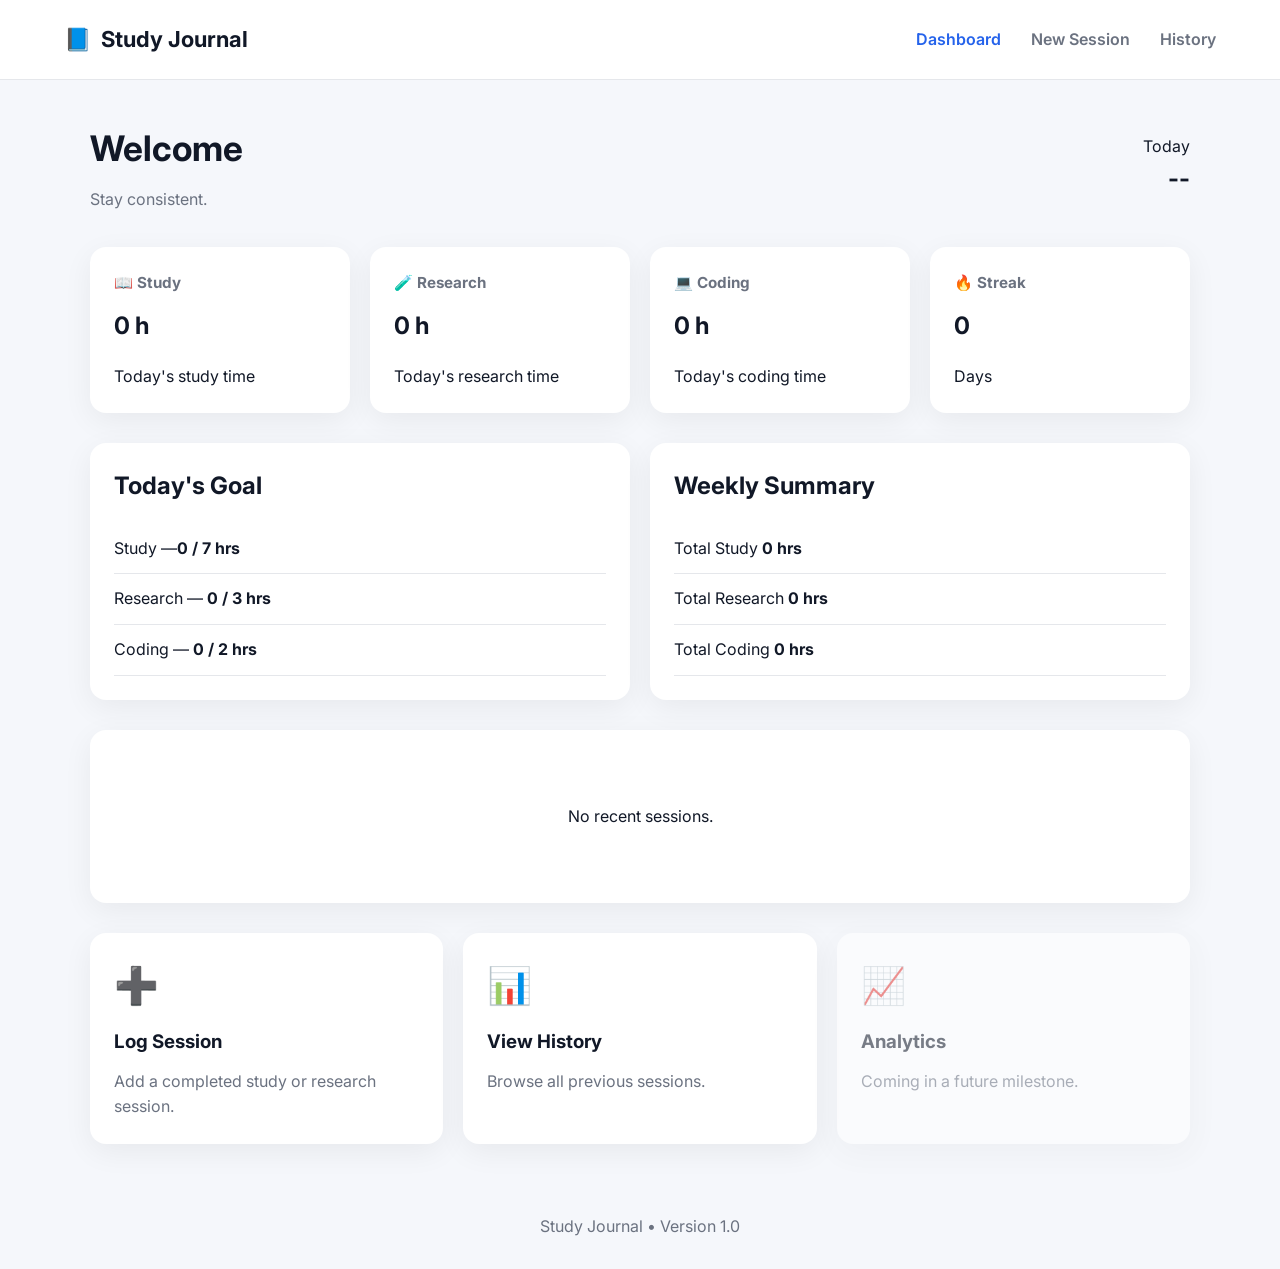
==== index.html @ fae438da "Update script references in index.html Removed old script references and added new ones for storage," ====
<!DOCTYPE html>
<html lang="en">
<head>
    <meta charset="UTF-8">
    <meta name="viewport" content="width=device-width, initial-scale=1.0">
    <title>Study Journal</title>
    <link rel="stylesheet" href="css/style.css">
</head>
<body>

    <!-- Navigation -->

    <header class="navbar">
        <div class="logo">
            📘 <span>Study Journal</span>
        </div>
        <nav>
            <a href="index.html" class="active">Dashboard</a>
            <a href="session.html">New Session</a>
            <a href="history.html">History</a>
        </nav>
    </header>

    <main class="container">

        <!-- Welcome -->

        <section class="hero">
            <div>
                <h1 id="greeting">Welcome</h1>
                <p id="motivation">
                    Stay consistent.
                </p>
            </div>
            <div class="today">
                <span>Today</span>
                <h2 id="todayDate">--</h2>
            </div>
        </section>



        <!-- Summary Cards -->

        <section class="summary-grid">
            <div class="card">
                <h3>📖 Study</h3>
                <h2 id="studyToday">0 h</h2>
                <p>Today's study time</p>
            </div>

            <div class="card">
                <h3>🧪 Research</h3>
                <h2 id="researchToday">0 h</h2>
                <p>Today's research time</p>
            </div>

            <div class="card">
                <h3>💻 Coding</h3>
                <h2 id="codingToday">0 h</h2>
                <p>Today's coding time</p>
            </div>

            <div class="card">
                <h3>🔥 Streak</h3>
                <h2 id="streakDays">0</h2>
                <p>Days</p>
            </div>
        </section>


        <!-- Progress -->

        <section class="two-column">
            <div class="card">
                <h2>Today's Goal</h2>
                <ul>
                    <li>Study —<strong id="studyGoal">0 / 7 hrs</strong></li>
                    <li>Research — <strong id="researchGoal">0 / 3 hrs</strong></li>
                    <li>Coding — <strong id="codingGoal">0 / 2 hrs</strong></li>
                </ul>
            </div>

            <div class="card">
                <h2>Weekly Summary</h2>
                <ul>
                    <li>Total Study <strong id="weeklyStudy">0 hrs</strong></li>
                    <li>Total Research <strong id="weeklyResearch">0 hrs</strong></li>
                    <li>Total Coding <strong id="weeklyCoding">0 hrs</strong></li>
                </ul>
            </div>
        </section>

        <!-- Recent Sessions -->

        <section class="card">
            <div id="recentSessions">
                <p class="empty-state">
                    No recent sessions.
                </p>
            </div>
        </section>


        <!-- Quick Actions -->

        <section class="quick-actions">
            <a href="session.html" class="action-card">
                <div class="emoji">➕</div>
                <h3>Log Session</h3>
                <p>Add a completed study or research session.</p>
            </a>

            <a href="history.html" class="action-card">
                <div class="emoji">📊</div>
                <h3>View History</h3>
                <p>Browse all previous sessions.</p>
            </a>

            <div class="action-card disabled">
                <div class="emoji">📈</div>
                <h3>Analytics</h3>
                <p>Coming in a future milestone.</p>
            </div>
        </section>
    </main>


    <footer>
        <p>
            Study Journal • Version 1.0
        </p>
    </footer>
        <script src="js/storage.js"></script>
        <script src="js/utils.js"></script>
        <script src="js/analytics.js"></script>
        <script src="js/dashboard.js"></script>
</body>
</html>
---- css/style.css ----
/* ===========================
   Google Font
=========================== */

@import url('https://fonts.googleapis.com/css2?family=Inter:wght@400;500;600;700&display=swap');


/* ===========================
   Root Variables
=========================== */

:root {

    --bg: #f5f7fb;

    --surface: #ffffff;

    --primary: #2563eb;

    --primary-hover: #1d4ed8;

    --text: #111827;

    --muted: #6b7280;

    --border: #e5e7eb;

    --shadow: 0 8px 30px rgba(0,0,0,0.06);

    --radius: 16px;

}


/* ===========================
   Reset
=========================== */

*{

    margin:0;

    padding:0;

    box-sizing:border-box;

}


body{

    font-family:'Inter',sans-serif;

    background:var(--bg);

    color:var(--text);

    line-height:1.6;

}



/* ===========================
   Container
=========================== */

.container{

    width:min(1100px,92%);

    margin:auto;

    padding:40px 0;

}



/* ===========================
   Navigation
=========================== */

.navbar{

    display:flex;

    justify-content:space-between;

    align-items:center;

    padding:22px 5%;

    background:var(--surface);

    border-bottom:1px solid var(--border);

    position:sticky;

    top:0;

    z-index:100;

}


.logo{

    display:flex;

    align-items:center;

    gap:10px;

    font-size:22px;

    font-weight:700;

}


nav{

    display:flex;

    gap:30px;

}


nav a{

    text-decoration:none;

    color:var(--muted);

    font-weight:600;

    transition:.25s;

}


nav a:hover{

    color:var(--primary);

}


nav a.active{

    color:var(--primary);

}



/* ===========================
   Hero
=========================== */

.hero{

    display:flex;

    justify-content:space-between;

    align-items:center;

    margin-bottom:35px;

}


.hero h1{

    font-size:2.2rem;

    margin-bottom:10px;

}


.hero p{

    color:var(--muted);

}


.today{

    text-align:right;

}


.today p{

    color:var(--muted);

    margin-bottom:4px;

}



/* ===========================
   Cards
=========================== */

.card{

    background:var(--surface);

    border-radius:var(--radius);

    padding:24px;

    box-shadow:var(--shadow);

}


.card h3{

    margin-bottom:12px;

    color:var(--muted);

    font-size:.95rem;

}


.card h1{

    font-size:2.3rem;

    margin-bottom:8px;

}


.card h2{

    margin-bottom:18px;

}



/* ===========================
   Summary Grid
=========================== */

.summary-grid{

    display:grid;

    grid-template-columns:repeat(auto-fit,minmax(220px,1fr));

    gap:20px;

    margin-bottom:30px;

}



/* ===========================
   Two Columns
=========================== */

.two-column{

    display:grid;

    grid-template-columns:1fr 1fr;

    gap:20px;

    margin-bottom:30px;

}


.two-column ul{

    list-style:none;

}


.two-column li{

    padding:12px 0;

    border-bottom:1px solid var(--border);

}



/* ===========================
   Section Title
=========================== */

.section-title{

    display:flex;

    justify-content:space-between;

    align-items:center;

    margin-bottom:25px;

}


.section-title a{

    color:var(--primary);

    text-decoration:none;

}



/* ===========================
   Empty State
=========================== */

.empty-state{

    text-align:center;

    padding:50px 20px;

}


.empty-state .icon{

    font-size:60px;

    margin-bottom:15px;

}


.empty-state h3{

    margin-bottom:10px;

}


.empty-state p{

    color:var(--muted);

    margin-bottom:25px;

}



/* ===========================
   Button
=========================== */

.button{

    display:inline-block;

    background:var(--primary);

    color:white;

    padding:12px 24px;

    border-radius:10px;

    text-decoration:none;

    font-weight:600;

    transition:.25s;

}


.button:hover{

    background:var(--primary-hover);

}



/* ===========================
   Quick Actions
=========================== */

.quick-actions{

    display:grid;

    grid-template-columns:repeat(auto-fit,minmax(240px,1fr));

    gap:20px;

    margin-top:30px;

}


.action-card{

    background:var(--surface);

    border-radius:var(--radius);

    padding:24px;

    text-decoration:none;

    color:inherit;

    box-shadow:var(--shadow);

    transition:.25s;

}


.action-card:hover{

    transform:translateY(-4px);

}


.action-card h3{

    margin:12px 0;

}


.action-card p{

    color:var(--muted);

}


.emoji{

    font-size:36px;

}


.disabled{

    opacity:.55;

    pointer-events:none;

}



/* ===========================
   Footer
=========================== */

footer{

    text-align:center;

    padding:30px;

    color:var(--muted);

}



/* ===========================
   Responsive
=========================== */

@media(max-width:900px){

    .hero{

        flex-direction:column;

        align-items:flex-start;

        gap:25px;

    }

    .today{

        text-align:left;

    }

    .two-column{

        grid-template-columns:1fr;

    }

}


@media(max-width:700px){

    .navbar{

        flex-direction:column;

        gap:18px;

    }

    nav{

        gap:18px;

        flex-wrap:wrap;

        justify-content:center;

    }

    .hero h1{

        font-size:1.8rem;

    }

}


/* ==========================================================
   Forms
========================================================== */

.form-grid {

    display: grid;

    grid-template-columns: repeat(auto-fit, minmax(260px, 1fr));

    gap: 24px;

    margin-top: 24px;

}

.form-group {

    display: flex;

    flex-direction: column;

}

.form-group label {

    margin-bottom: 8px;

    font-size: 0.95rem;

    font-weight: 600;

    color: var(--text);

}

.form-group input,
.form-group select,
.form-group textarea {

    width: 100%;

    padding: 14px 16px;

    font-size: 0.95rem;

    font-family: inherit;

    border: 1px solid var(--border);

    border-radius: 10px;

    background: white;

    color: var(--text);

    transition: all .25s ease;

    outline: none;

}

.form-group textarea {

    resize: vertical;

    min-height: 140px;

}

.form-group input:focus,
.form-group select:focus,
.form-group textarea:focus {

    border-color: var(--primary);

    box-shadow: 0 0 0 4px rgba(37,99,235,.10);

}

.form-group input[readonly] {

    background: #f8fafc;

    color: var(--muted);

    font-weight: 600;

}


/* ==========================================================
   Save Button Section
========================================================== */

.save-section {

    margin-top: 32px;

    display: flex;

    justify-content: center;

}

.save-section .button {

    min-width: 220px;

    font-size: 1rem;

}


/* ==========================================================
   Table
========================================================== */

table {

    width: 100%;

    border-collapse: collapse;

    margin-top: 20px;

}

thead {

    background: #f8fafc;

}

th {

    text-align: left;

    padding: 16px;

    font-size: .9rem;

    color: var(--muted);

    border-bottom: 1px solid var(--border);

}

td {

    padding: 16px;

    border-bottom: 1px solid var(--border);

}

tbody tr {

    transition: background .2s;

}

tbody tr:hover {

    background: #f9fafb;

}


/* ==========================================================
   Utilities
========================================================== */

.text-center {

    text-align: center;

}

.mt-1 {

    margin-top: 10px;

}

.mt-2 {

    margin-top: 20px;

}

.mt-3 {

    margin-top: 30px;

}

.mb-1 {

    margin-bottom: 10px;

}

.mb-2 {

    margin-bottom: 20px;

}

.mb-3 {

    margin-bottom: 30px;

}


/* ==========================================================
   Responsive Improvements
========================================================== */

@media (max-width: 768px) {

    .form-grid {

        grid-template-columns: 1fr;

    }

    .save-section .button {

        width: 100%;

    }

}
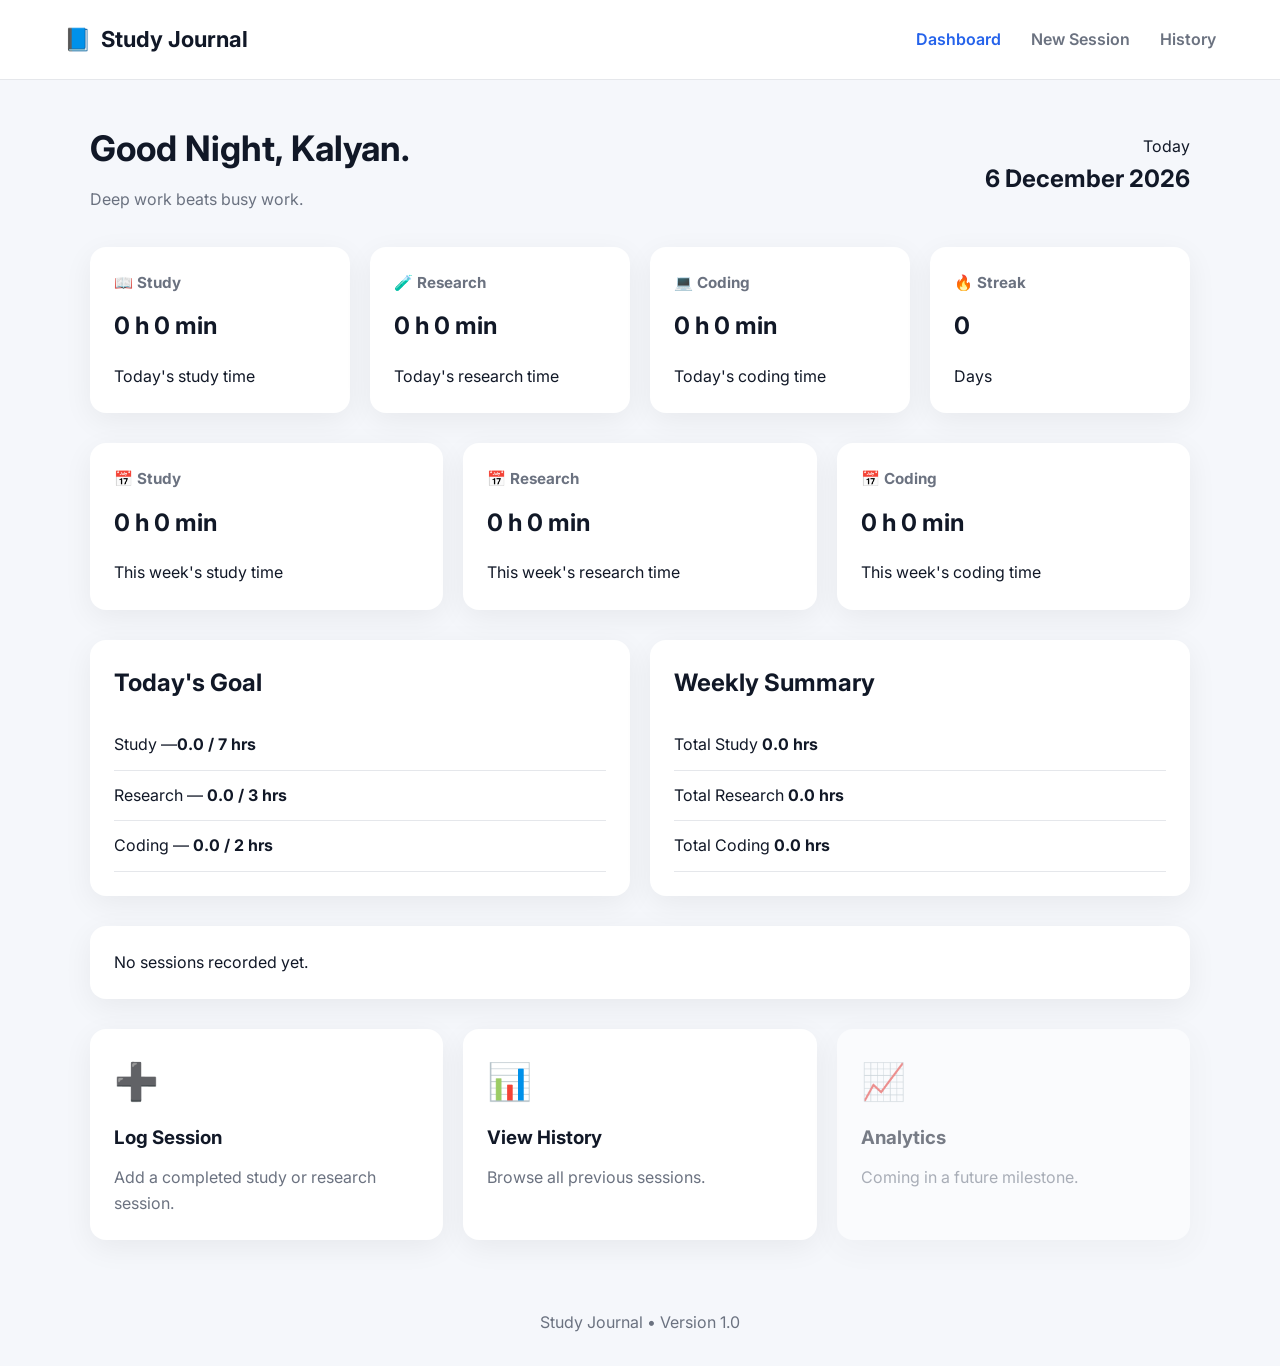
==== commit d9dc818f: "Add weekly summary cards to index.html Added weekly summary cards for study, research, and coding ti" ====
--- a/index.html
+++ b/index.html
@@ -68,6 +68,29 @@
             </div>
         </section>
 
+        <!-- Weekly Summary Cards -->
+
+        <section class="summary-grid">
+
+            <div class="card">
+                <h3>📅 Study</h3>
+                <h2 id="weekStudyTime">0 h 0 min</h2>
+                <p>This week's study time</p>
+            </div>
+
+            <div class="card">
+                <h3>📅 Research</h3>
+                <h2 id="weekResearchTime">0 h 0 min</h2>
+                <p>This week's research time</p>
+            </div>
+
+            <div class="card">
+                <h3>📅 Coding</h3>
+                <h2 id="weekCodingTime">0 h 0 min</h2>
+                <p>This week's coding time</p>
+            </div>
+
+        </section>
 
         <!-- Progress -->
 
@@ -131,6 +154,7 @@
             Study Journal • Version 1.0
         </p>
     </footer>
+        <script src="js/config.js"></script>
         <script src="js/storage.js"></script>
         <script src="js/utils.js"></script>
         <script src="js/analytics.js"></script>
--- a/css/style.css
+++ b/css/style.css
@@ -788,3 +788,42 @@
 
 }
 
+/*
+=========================================
+Recent Sessions
+=========================================
+*/
+
+.recent-session {
+
+    padding: 14px 0;
+
+    border-bottom: 1px solid #e5e7eb;
+
+}
+
+.recent-session strong {
+
+    display: block;
+
+    font-size: 16px;
+
+    margin-bottom: 4px;
+
+}
+
+.recent-session span {
+
+    display: block;
+
+    color: #6b7280;
+
+    margin-bottom: 6px;
+
+}
+
+.recent-session small {
+
+    color: #9ca3af;
+
+}
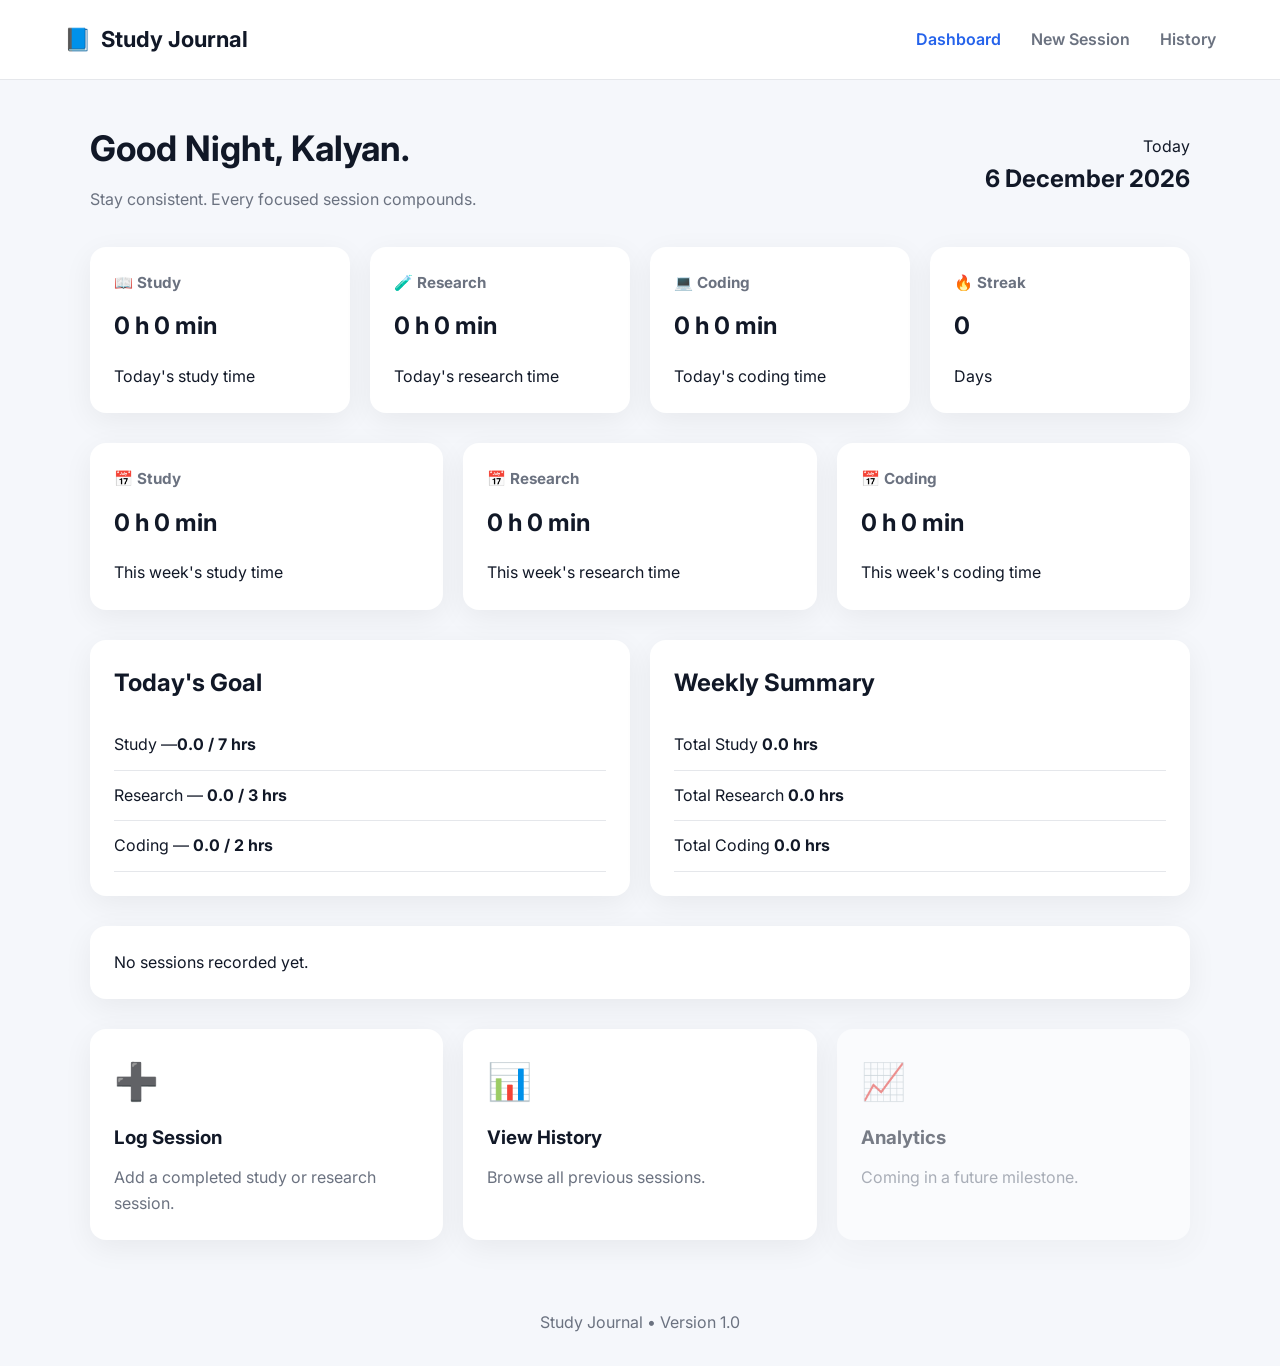
==== commit 58f347ad: "Add favicon and manifest links to index.html" ====
--- a/index.html
+++ b/index.html
@@ -3,6 +3,11 @@
 <head>
     <meta charset="UTF-8">
     <meta name="viewport" content="width=device-width, initial-scale=1.0">
+    <link rel="apple-touch-icon" sizes="180x180" href="assets/apple-touch-icon.png">
+    <link rel="icon" type="image/png" sizes="32x32" href="assets/favicon-32x32.png">
+    <link rel="icon" type="image/png" sizes="16x16" href="assets/favicon-16x16.png">
+    <link rel="icon" href="assets/favicon.ico" sizes="any">
+    <link rel="manifest" href="assets/site.webmanifest">
     <title>Study Journal</title>
     <link rel="stylesheet" href="css/style.css">
 </head>
--- a/css/style.css
+++ b/css/style.css
@@ -28,6 +28,8 @@
     --shadow: 0 8px 30px rgba(0,0,0,0.06);
 
     --radius: 16px;
+   
+    --radius-small:10px;
 
 }
 
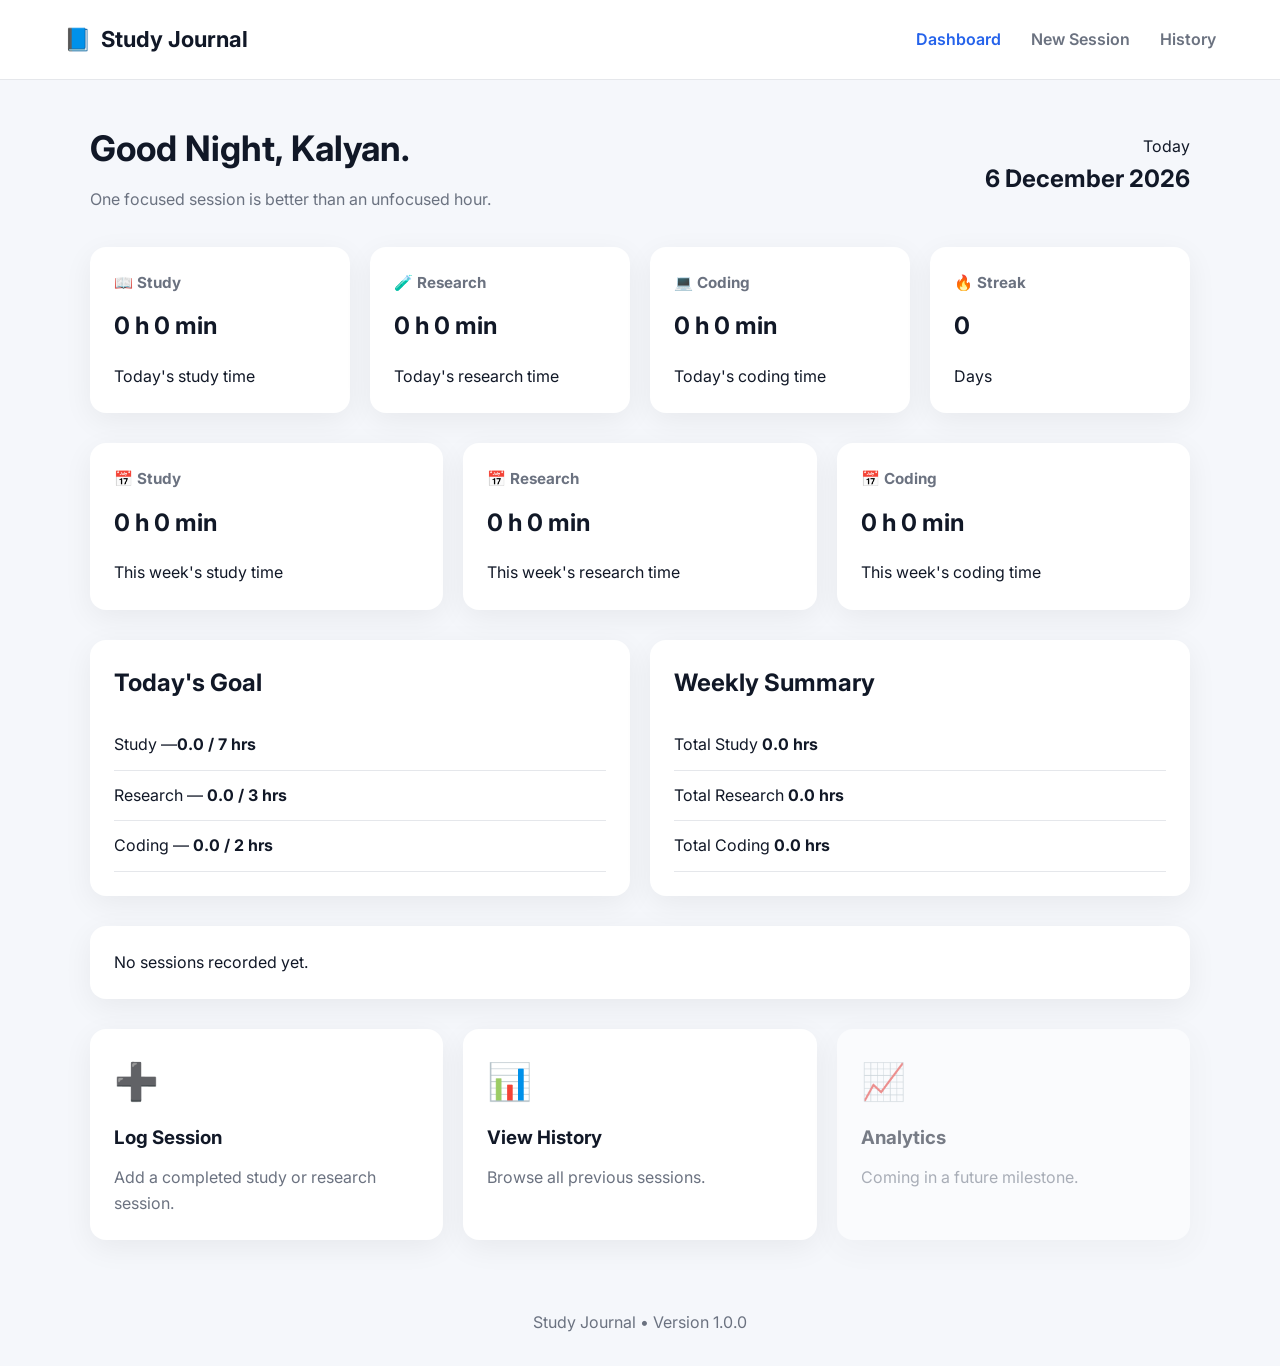
==== commit 57408ce5: "Version updated to 1.0.0" ====
--- a/index.html
+++ b/index.html
@@ -156,7 +156,7 @@
 
     <footer>
         <p>
-            Study Journal • Version 1.0
+            Study Journal • Version 1.0.0
         </p>
     </footer>
         <script src="js/config.js"></script>
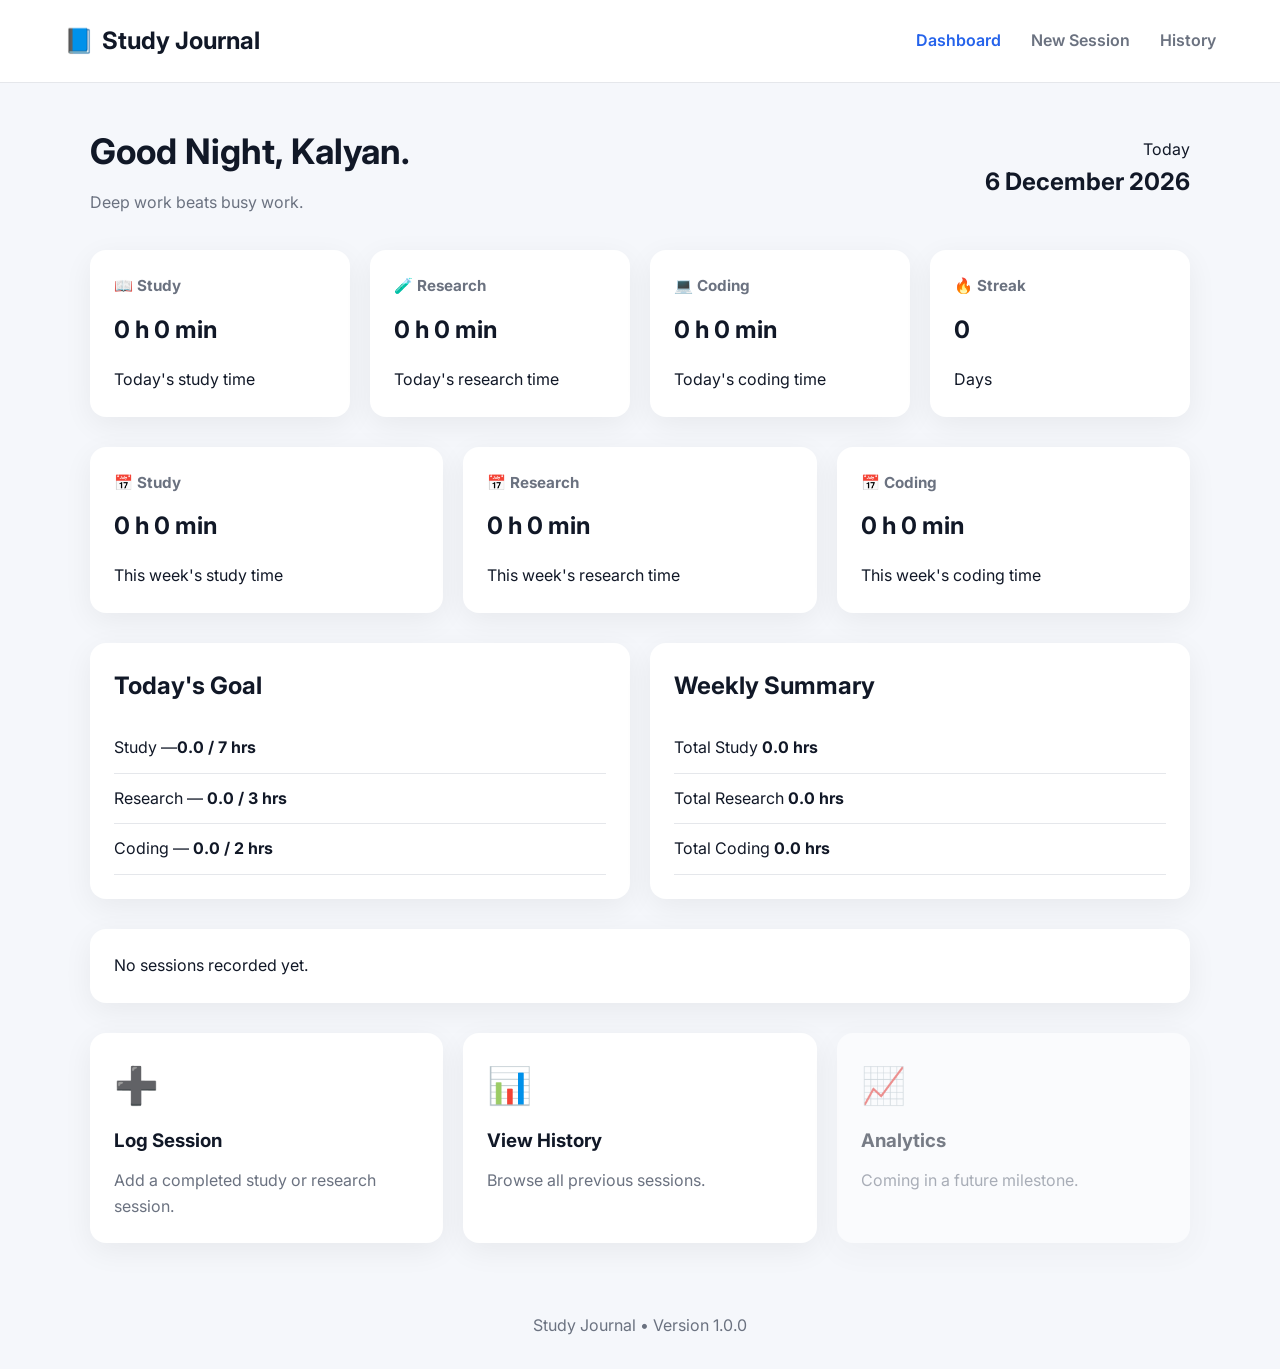
==== commit 926eeb4a: "Clickable Study Journal Header" ====
--- a/index.html
+++ b/index.html
@@ -16,9 +16,9 @@
     <!-- Navigation -->
 
     <header class="navbar">
-        <div class="logo">
+        <a href="index.html" class="logo">
             📘 <span>Study Journal</span>
-        </div>
+        </a>
         <nav>
             <a href="index.html" class="active">Dashboard</a>
             <a href="session.html">New Session</a>
--- a/css/style.css
+++ b/css/style.css
@@ -106,18 +106,20 @@
 }
 
 
-.logo{
-
-    display:flex;
-
-    align-items:center;
-
-    gap:10px;
-
-    font-size:22px;
-
-    font-weight:700;
-
+.logo {
+    display: flex;
+    align-items: center;
+    gap: 0.5rem;
+
+    text-decoration: none;
+    color: inherit;
+
+    font-size: 1.5rem;
+    font-weight: 700;
+}
+
+.logo:hover {
+    color: var(--primary-color);
 }
 
 
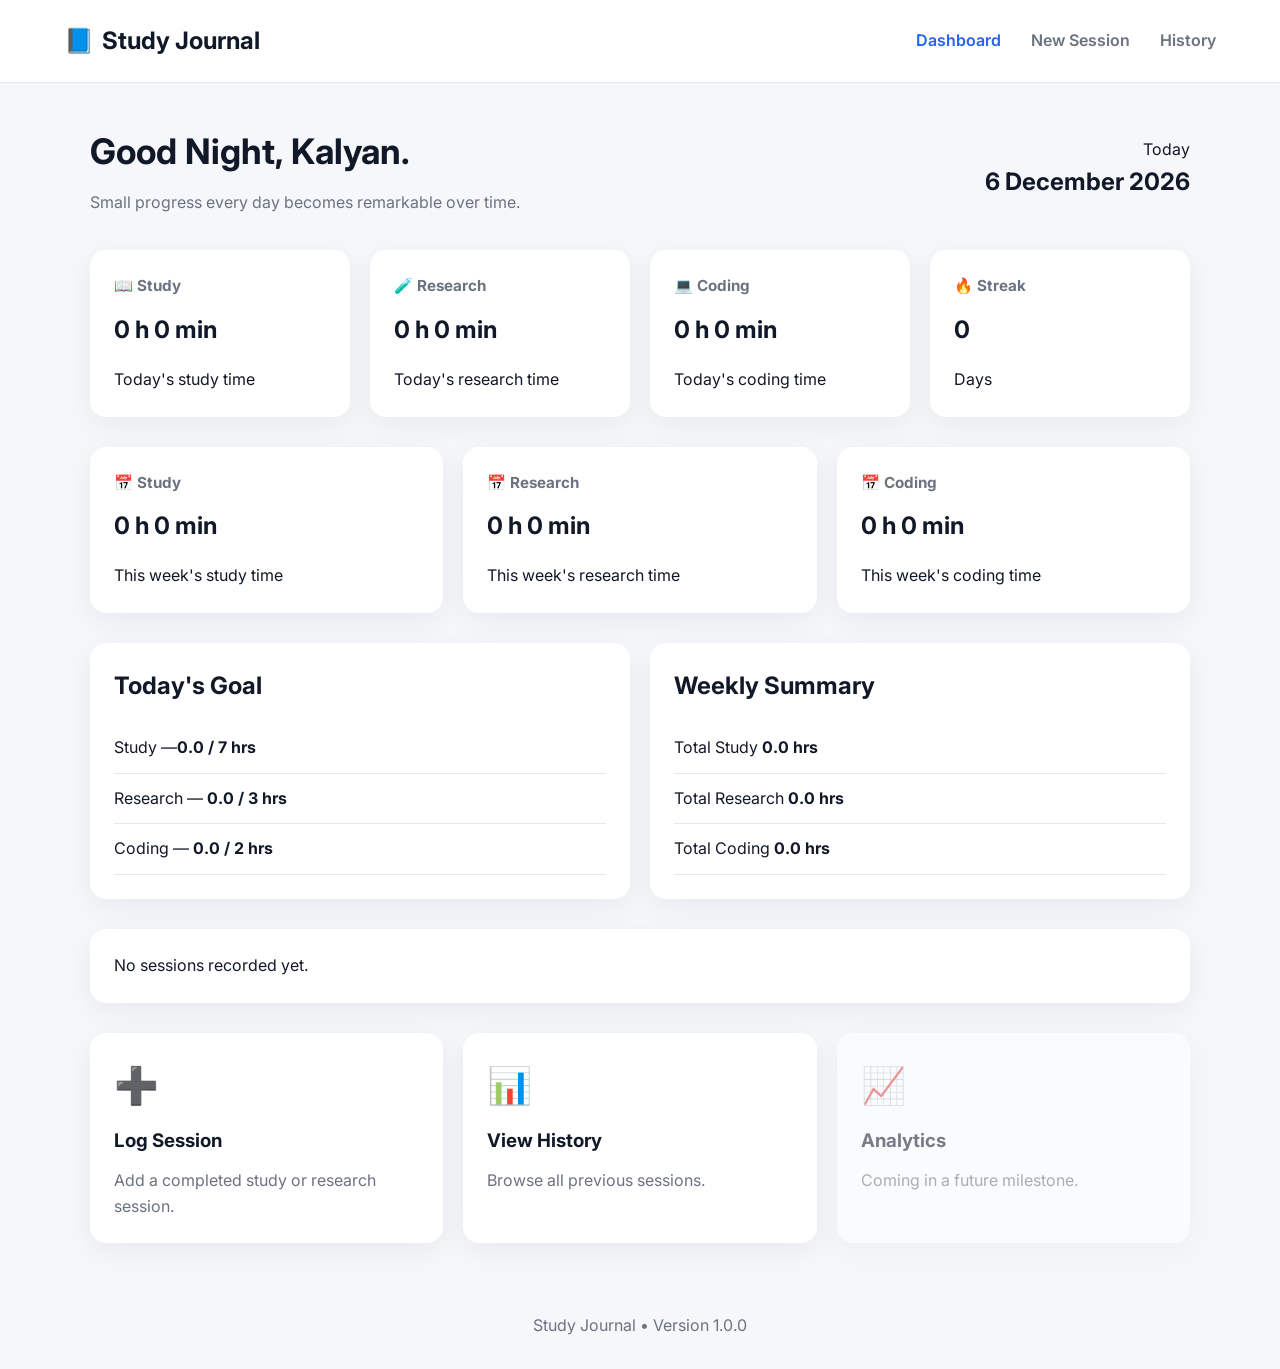
==== commit 06a409d7: "Spacing Update" ====
--- a/index.html
+++ b/index.html
@@ -19,138 +19,144 @@
         <a href="index.html" class="logo">
             📘 <span>Study Journal</span>
         </a>
-        <nav>
+
+        <nav class="nav-links">
             <a href="index.html" class="active">Dashboard</a>
             <a href="session.html">New Session</a>
             <a href="history.html">History</a>
         </nav>
+
     </header>
 
     <main class="container">
 
-        <!-- Welcome -->
+        <div class="sections">
 
-        <section class="hero">
-            <div>
-                <h1 id="greeting">Welcome</h1>
-                <p id="motivation">
-                    Stay consistent.
-                </p>
-            </div>
-            <div class="today">
-                <span>Today</span>
-                <h2 id="todayDate">--</h2>
-            </div>
-        </section>
+            <!-- Welcome -->
+
+            <section class="hero">
+                <div>
+                    <h1 id="greeting">Welcome</h1>
+                    <p id="motivation">
+                        Stay consistent.
+                    </p>
+                </div>
+                <div class="today">
+                    <span>Today</span>
+                    <h2 id="todayDate">--</h2>
+                </div>
+            </section>
 
 
 
-        <!-- Summary Cards -->
+            <!-- Summary Cards -->
 
-        <section class="summary-grid">
-            <div class="card">
-                <h3>📖 Study</h3>
-                <h2 id="studyToday">0 h</h2>
-                <p>Today's study time</p>
-            </div>
+            <section class="summary-grid">
+                <div class="card">
+                    <h3>📖 Study</h3>
+                    <h2 id="studyToday">0 h</h2>
+                    <p>Today's study time</p>
+                </div>
 
-            <div class="card">
-                <h3>🧪 Research</h3>
-                <h2 id="researchToday">0 h</h2>
-                <p>Today's research time</p>
-            </div>
+                <div class="card">
+                    <h3>🧪 Research</h3>
+                    <h2 id="researchToday">0 h</h2>
+                    <p>Today's research time</p>
+                </div>
 
-            <div class="card">
-                <h3>💻 Coding</h3>
-                <h2 id="codingToday">0 h</h2>
-                <p>Today's coding time</p>
-            </div>
+                <div class="card">
+                    <h3>💻 Coding</h3>
+                    <h2 id="codingToday">0 h</h2>
+                    <p>Today's coding time</p>
+                </div>
 
-            <div class="card">
-                <h3>🔥 Streak</h3>
-                <h2 id="streakDays">0</h2>
-                <p>Days</p>
-            </div>
-        </section>
+                <div class="card">
+                    <h3>🔥 Streak</h3>
+                    <h2 id="streakDays">0</h2>
+                    <p>Days</p>
+                </div>
+            </section>
 
-        <!-- Weekly Summary Cards -->
+            <!-- Weekly Summary Cards -->
 
-        <section class="summary-grid">
+            <section class="summary-grid">
 
-            <div class="card">
-                <h3>📅 Study</h3>
-                <h2 id="weekStudyTime">0 h 0 min</h2>
-                <p>This week's study time</p>
-            </div>
+                <div class="card">
+                    <h3>📅 Study</h3>
+                    <h2 id="weekStudyTime">0 h 0 min</h2>
+                    <p>This week's study time</p>
+                </div>
 
-            <div class="card">
-                <h3>📅 Research</h3>
-                <h2 id="weekResearchTime">0 h 0 min</h2>
-                <p>This week's research time</p>
-            </div>
+                <div class="card">
+                    <h3>📅 Research</h3>
+                    <h2 id="weekResearchTime">0 h 0 min</h2>
+                    <p>This week's research time</p>
+                </div>
 
-            <div class="card">
-                <h3>📅 Coding</h3>
-                <h2 id="weekCodingTime">0 h 0 min</h2>
-                <p>This week's coding time</p>
-            </div>
+                <div class="card">
+                    <h3>📅 Coding</h3>
+                    <h2 id="weekCodingTime">0 h 0 min</h2>
+                    <p>This week's coding time</p>
+                </div>
 
-        </section>
+            </section>
 
-        <!-- Progress -->
+            <!-- Progress -->
 
-        <section class="two-column">
-            <div class="card">
-                <h2>Today's Goal</h2>
-                <ul>
-                    <li>Study —<strong id="studyGoal">0 / 7 hrs</strong></li>
-                    <li>Research — <strong id="researchGoal">0 / 3 hrs</strong></li>
-                    <li>Coding — <strong id="codingGoal">0 / 2 hrs</strong></li>
-                </ul>
-            </div>
+            <section class="two-column">
+                <div class="card">
+                    <h2>Today's Goal</h2>
+                    <ul>
+                        <li>Study —<strong id="studyGoal">0 / 7 hrs</strong></li>
+                        <li>Research — <strong id="researchGoal">0 / 3 hrs</strong></li>
+                        <li>Coding — <strong id="codingGoal">0 / 2 hrs</strong></li>
+                    </ul>
+                </div>
 
-            <div class="card">
-                <h2>Weekly Summary</h2>
-                <ul>
-                    <li>Total Study <strong id="weeklyStudy">0 hrs</strong></li>
-                    <li>Total Research <strong id="weeklyResearch">0 hrs</strong></li>
-                    <li>Total Coding <strong id="weeklyCoding">0 hrs</strong></li>
-                </ul>
-            </div>
-        </section>
+                <div class="card">
+                    <h2>Weekly Summary</h2>
+                    <ul>
+                        <li>Total Study <strong id="weeklyStudy">0 hrs</strong></li>
+                        <li>Total Research <strong id="weeklyResearch">0 hrs</strong></li>
+                        <li>Total Coding <strong id="weeklyCoding">0 hrs</strong></li>
+                    </ul>
+                </div>
+            </section>
 
-        <!-- Recent Sessions -->
+            <!-- Recent Sessions -->
 
-        <section class="card">
-            <div id="recentSessions">
-                <p class="empty-state">
-                    No recent sessions.
-                </p>
-            </div>
-        </section>
+            <section class="card">
+                <div id="recentSessions">
+                    <p class="empty-state">
+                        No recent sessions.
+                    </p>
+                </div>
+            </section>
 
 
-        <!-- Quick Actions -->
+            <!-- Quick Actions -->
 
-        <section class="quick-actions">
-            <a href="session.html" class="action-card">
-                <div class="emoji">➕</div>
-                <h3>Log Session</h3>
-                <p>Add a completed study or research session.</p>
-            </a>
+            <section class="quick-actions">
+                <a href="session.html" class="action-card">
+                    <div class="emoji">➕</div>
+                    <h3>Log Session</h3>
+                    <p>Add a completed study or research session.</p>
+                </a>
 
-            <a href="history.html" class="action-card">
-                <div class="emoji">📊</div>
-                <h3>View History</h3>
-                <p>Browse all previous sessions.</p>
-            </a>
+                <a href="history.html" class="action-card">
+                    <div class="emoji">📊</div>
+                    <h3>View History</h3>
+                    <p>Browse all previous sessions.</p>
+                </a>
 
-            <div class="action-card disabled">
-                <div class="emoji">📈</div>
-                <h3>Analytics</h3>
-                <p>Coming in a future milestone.</p>
-            </div>
-        </section>
+                <div class="action-card disabled">
+                    <div class="emoji">📈</div>
+                    <h3>Analytics</h3>
+                    <p>Coming in a future milestone.</p>
+                </div>
+            </section>
+
+        </div>
     </main>
 
 
--- a/css/style.css
+++ b/css/style.css
@@ -30,6 +30,12 @@
     --radius: 16px;
    
     --radius-small:10px;
+
+    --space-xs: 0.5rem;    /* 8px */
+    --space-sm: 1rem;      /* 16px */
+    --space-md: 1.5rem;    /* 24px */
+    --space-lg: 2rem;      /* 32px */
+    --space-xl: 3rem;      /* 48px */
 
 }
 
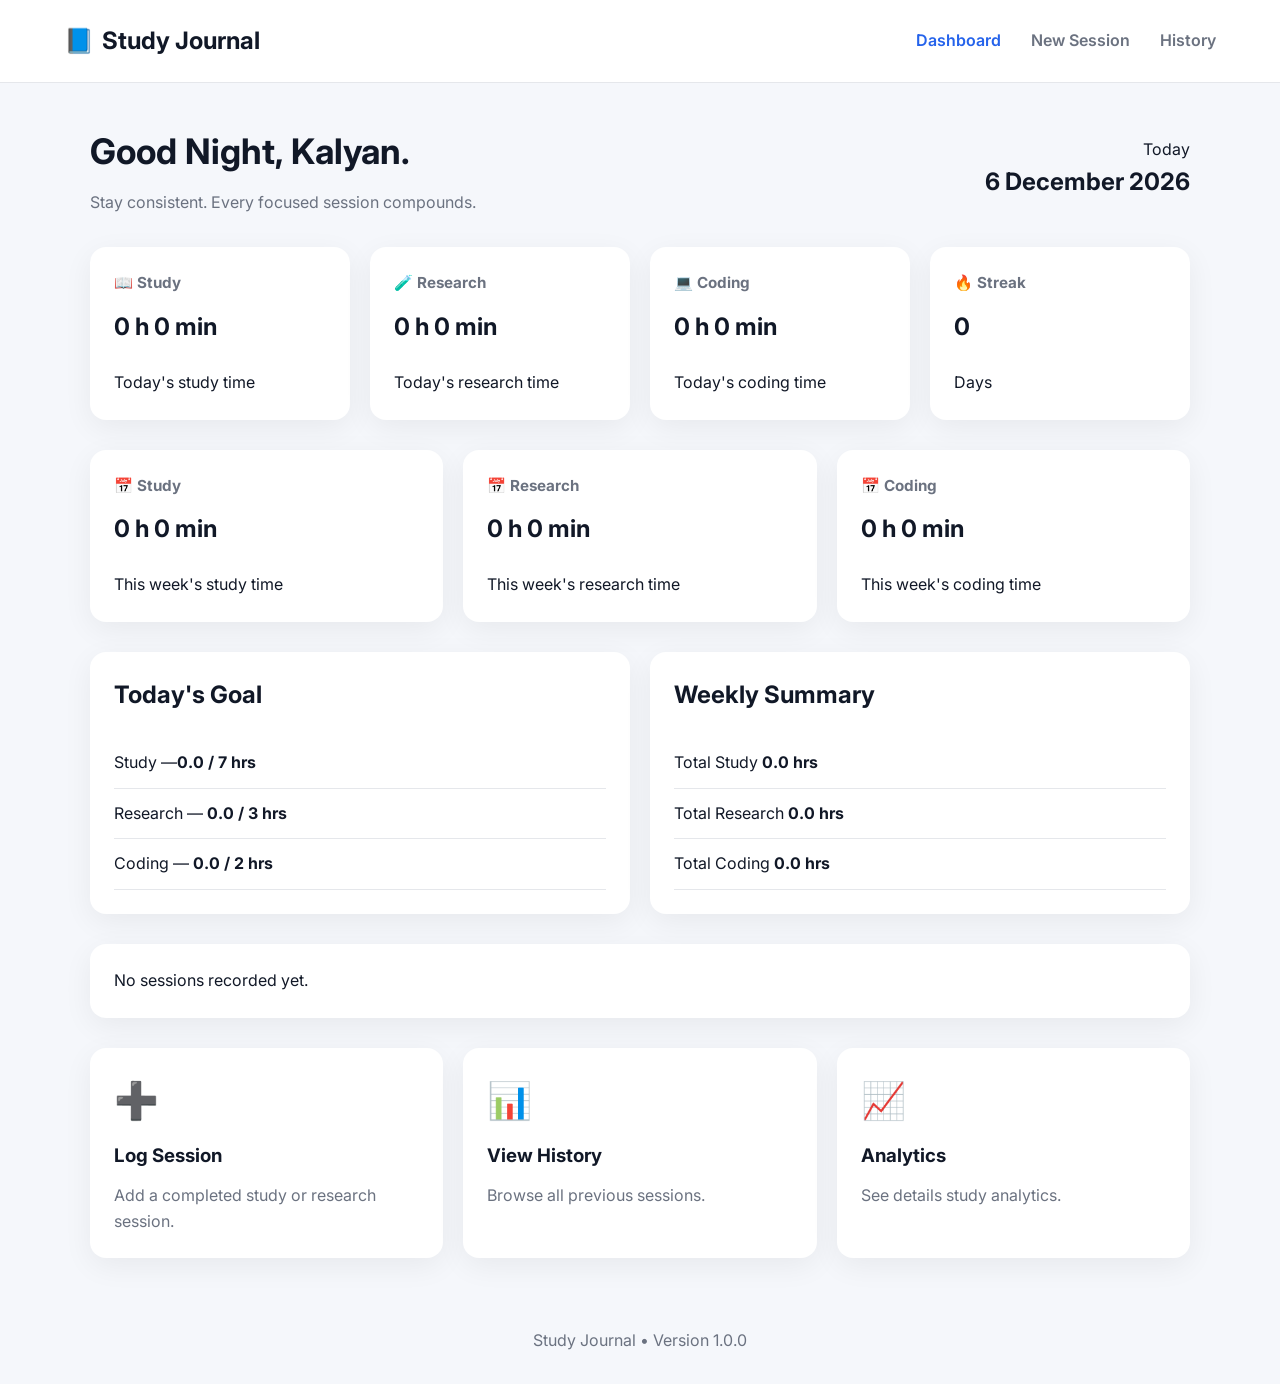
==== commit dcb2e4a7: "Analytics enabled" ====
--- a/index.html
+++ b/index.html
@@ -149,11 +149,11 @@
                     <p>Browse all previous sessions.</p>
                 </a>
 
-                <div class="action-card disabled">
+                <a href="analytics.html" class="action-card">
                     <div class="emoji">📈</div>
                     <h3>Analytics</h3>
-                    <p>Coming in a future milestone.</p>
-                </div>
+                    <p>See details study analytics.</p>
+                </a>
             </section>
 
         </div>
--- a/css/style.css
+++ b/css/style.css
@@ -125,7 +125,7 @@
 }
 
 .logo:hover {
-    color: var(--primary-color);
+    color: var(--primary);
 }
 
 
@@ -178,7 +178,7 @@
 
     align-items:center;
 
-    margin-bottom:35px;
+    margin-bottom: var(--space-lg);
 
 }
 
@@ -226,7 +226,7 @@
 
     border-radius:var(--radius);
 
-    padding:24px;
+    padding: var(--space-md);
 
     box-shadow:var(--shadow);
 
@@ -255,7 +255,7 @@
 
 .card h2{
 
-    margin-bottom:18px;
+    margin-bottom: var(--space-md);
 
 }
 
@@ -277,7 +277,11 @@
 
 }
 
-
+.form-sections {
+    display: flex;
+    flex-direction: column;
+    gap: var(--space-lg);
+}
 
 /* ===========================
    Two Columns
@@ -572,9 +576,8 @@
 
     grid-template-columns: repeat(auto-fit, minmax(260px, 1fr));
 
-    gap: 24px;
-
-    margin-top: 24px;
+    gap: var(--space-md);
+    margin-top: var(--space-md);
 
 }
 
@@ -659,7 +662,7 @@
 
 .save-section {
 
-    margin-top: 32px;
+    margin-top: var(--space-lg);
 
     display: flex;
 
